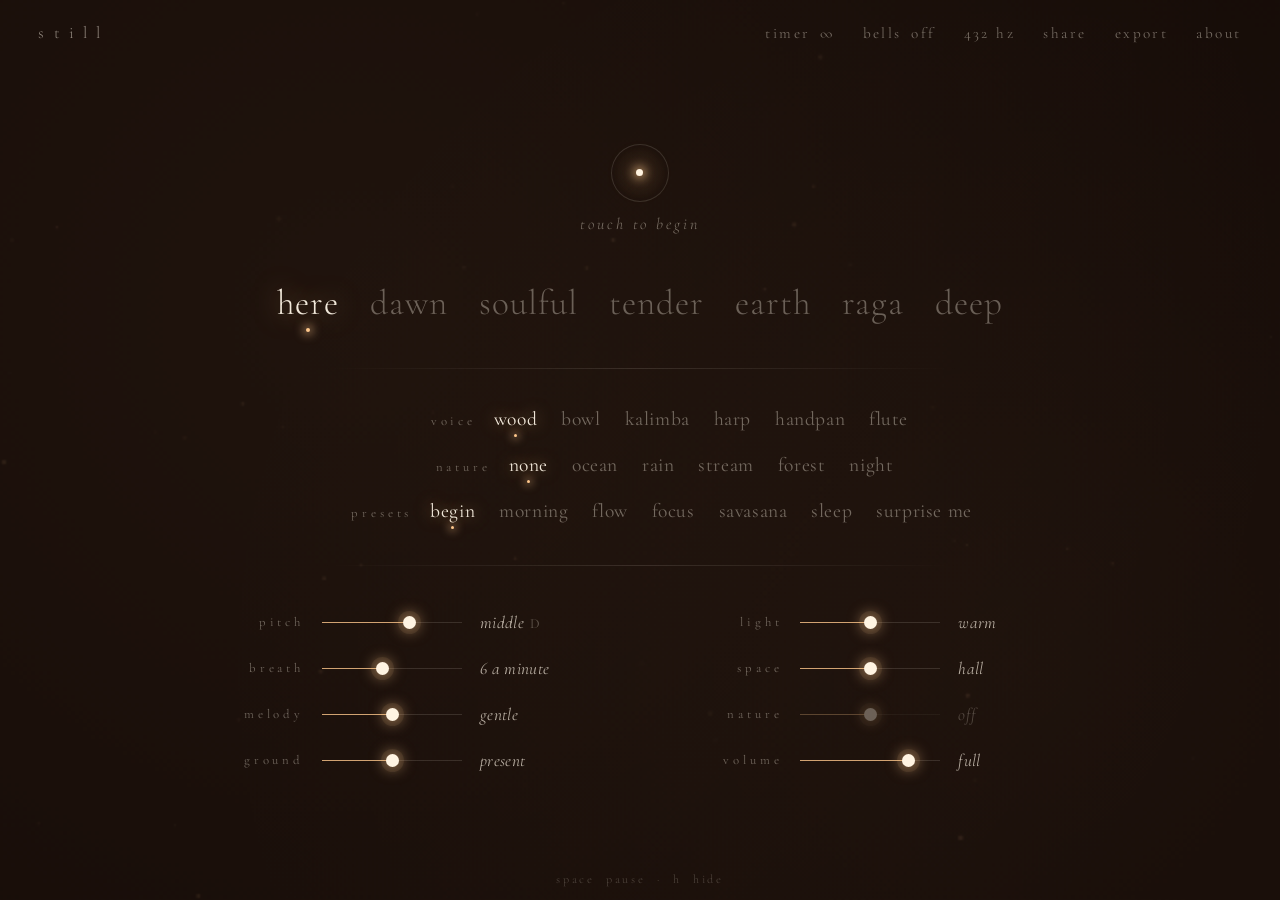
==== index.html @ e32b23ab "Watchdog: keep real rooms, step down faster (hall 4 s, then 2.5 s, then none), check every second" ====
<!doctype html>
<html lang="en">
<head>
<meta charset="utf-8">
<meta name="viewport" content="width=device-width, initial-scale=1, viewport-fit=cover">
<meta name="theme-color" content="#120b08">
<title>still</title>
<link rel="preconnect" href="https://fonts.googleapis.com">
<link rel="preconnect" href="https://fonts.gstatic.com" crossorigin>
<link href="https://fonts.googleapis.com/css2?family=Cormorant+Garamond:ital,wght@0,300;0,400;0,500;1,300;1,400&display=swap" rel="stylesheet">
<link rel="stylesheet" href="style.css?v=202611160901">
</head>
<body>
  <canvas id="sky"></canvas>

  <header id="top" class="fadeable">
    <div class="brand">still</div>
    <nav>
      <button id="timer" title="a sitting of fixed length, closed by three bowls">timer <span>∞</span></button>
      <button id="bells" title="a soft bowl every few minutes, to come back to the breath">bells <span>off</span></button>
      <button id="a432" title="tune to A = 432 Hz instead of 440 Hz">432 hz</button>
      <button id="share" title="copy a link to this music">share</button>
      <button id="export" title="save this music as an mp3">export</button>
      <button id="about-btn" title="about this app">about</button>
    </nav>
  </header>

  <main id="stage" class="fadeable">
    <div id="transport">
      <button id="play" aria-label="begin"><span class="dot"></span></button>
      <p id="status">touch to begin</p>
    </div>

    <section id="moods" aria-label="mood"></section>

    <div class="rule"></div>
    <section id="choices"></section>
    <div class="rule"></div>
    <section id="sliders"></section>
  </main>

  <footer id="keys" class="fadeable">space &nbsp;pause &nbsp;·&nbsp; h &nbsp;hide</footer>

  <div id="about" aria-hidden="true">
    <div class="card">
      <p class="title">about still</p>
      <p class="sub">made to bring joy into your relaxing moments — good for yoga, meditation, focus time, and wherever you sit quietly.</p>
      <p class="sub">feel free to share it with friends and export the songs.</p>
      <div class="actions"><button id="about-close">close</button></div>
    </div>
  </div>

  <div id="tip" role="tooltip"></div>
  <div id="feedback"></div>
  <div id="exportchip" aria-hidden="true"><span></span><button aria-label="cancel export">×</button></div>

  <div id="sheet" aria-hidden="true">
    <div class="card">
      <p class="title">take this music with you</p>
      <div class="opts" id="lengths"></div>
      <div id="progress"><div class="bar"><i></i></div><p></p></div>
      <div class="actions">
        <button id="sheet-go">download</button>
        <button id="sheet-cancel">cancel</button>
        <button id="sheet-close">close</button>
      </div>
    </div>
  </div>

  <script src="audio.js?v=202611160901"></script>
  <script src="export.js?v=202611160901"></script>
  <script src="main.js?v=202611160901"></script>
</body>
</html>
---- style.css ----
:root {
  --ink: #f1e8da;
  --glow: 255, 200, 140;
  --serif: "Cormorant Garamond", "EB Garamond", Garamond, "Iowan Old Style", "Palatino Linotype", Palatino, Georgia, serif;
  --ease: cubic-bezier(.25, .1, .25, 1);
}

* { box-sizing: border-box; }
html, body { margin: 0; min-height: 100%; background: #120b08; color: var(--ink); }
body { font-family: var(--serif); -webkit-font-smoothing: antialiased; overflow-x: hidden; }
button { font: inherit; color: inherit; background: none; border: 0; padding: 0; cursor: pointer; -webkit-tap-highlight-color: transparent; }
button:focus-visible { outline: 1px solid rgba(var(--glow), .5); outline-offset: 4px; border-radius: 4px; }

#sky { position: fixed; inset: 0; width: 100vw; height: 100vh; display: block; z-index: 0; }

.fadeable { transition: opacity 1.6s var(--ease); }
body.hidden .fadeable { opacity: 0; pointer-events: none; }
body.hidden, body.hidden * { cursor: none; }

/* ---------------------------------------------------------------- top bar */
#top {
  position: fixed; top: 0; left: 0; right: 0; z-index: 3;
  display: flex; justify-content: space-between; align-items: center;
  padding: max(22px, env(safe-area-inset-top)) clamp(18px, 3vw, 40px) 0;
}
#top .brand { font-weight: 300; letter-spacing: .55em; font-size: 1.05rem; color: rgba(241, 232, 218, .55); }
#top nav { display: flex; gap: clamp(.9rem, 2.2vw, 2rem); align-items: center; }
#top button {
  font-size: .95rem; letter-spacing: .16em; color: rgba(241, 232, 218, .42);
  transition: color .6s ease, text-shadow .6s ease;
}
#top button:hover, #top button.on { color: var(--ink); text-shadow: 0 0 14px rgba(var(--glow), .5); }
#timer span, #bells span { font-variant-numeric: tabular-nums; margin-left: .2em; }

/* ---------------------------------------------------------------- the stage */
#stage {
  position: relative; z-index: 2;
  min-height: 100vh; width: min(980px, calc(100vw - 40px)); margin: 0 auto;
  display: flex; flex-direction: column; align-items: center; justify-content: center;
  padding: 96px 0 72px;
}

#transport { display: flex; flex-direction: column; align-items: center; gap: 12px; margin-bottom: clamp(26px, 5vh, 52px); }
#play {
  position: relative; width: 58px; height: 58px; border-radius: 50%;
  border: 1px solid rgba(241, 232, 218, .14);
  background: radial-gradient(circle, rgba(var(--glow), .07), transparent 70%);
  transition: border-color .8s ease, background .8s ease;
}
#play:hover { border-color: rgba(var(--glow), .45); }
#play .dot {
  position: absolute; left: 50%; top: 50%; width: 7px; height: 7px; margin: -3.5px 0 0 -3.5px; border-radius: 50%;
  background: #fff3e0;
  box-shadow: 0 0 10px 3px rgba(var(--glow), .55), 0 0 26px 8px rgba(var(--glow), .14);
  transform: scale(var(--b, 1)); opacity: var(--o, 1);
}
body:not(.started) #play .dot { animation: wait 10s ease-in-out infinite; }
@keyframes wait { 0%, 100% { transform: scale(.75); opacity: .55; } 50% { transform: scale(1.35); opacity: 1; } }
#status {
  margin: 0; font-style: italic; font-weight: 300; font-size: 1rem; letter-spacing: .18em;
  color: rgba(241, 232, 218, .45); min-height: 1.3em; transition: opacity 1.2s ease;
}

/* moods: the heart of it */
#moods { display: flex; flex-wrap: wrap; justify-content: center; gap: 4px clamp(16px, 2.4vw, 34px); }
#moods button {
  position: relative; font-weight: 300; font-size: clamp(1.6rem, 2.75vw, 2.45rem); letter-spacing: .03em;
  color: rgba(241, 232, 218, .36); padding: 2px 0 8px;
  transition: color .9s var(--ease), text-shadow .9s var(--ease);
}
#moods button:hover { color: rgba(241, 232, 218, .78); }
#moods button.on { color: var(--ink); text-shadow: 0 0 26px rgba(var(--glow), .55); }
#moods button::after {
  content: ""; position: absolute; left: 50%; bottom: 0; width: 4px; height: 4px; margin-left: -2px; border-radius: 50%;
  background: rgb(var(--glow)); box-shadow: 0 0 10px 3px rgba(var(--glow), .55);
  opacity: 0; transform: scale(.3); transition: opacity .9s ease, transform .9s ease;
}
#moods button.on::after { opacity: 1; transform: none; }

.rule {
  width: min(640px, 80%); height: 1px; margin: clamp(22px, 4vh, 40px) 0;
  background: linear-gradient(90deg, transparent, rgba(241, 232, 218, .13), transparent);
}

/* word choices */
#choices { display: flex; flex-direction: column; gap: 14px; align-items: center; }
.row { display: grid; grid-template-columns: 6.5em auto; align-items: baseline; column-gap: 18px; }
.row > label, .slider > label {
  font-size: .8rem; letter-spacing: .3em; color: rgba(241, 232, 218, .4); text-align: right; white-space: nowrap;
}
.opts { display: flex; flex-wrap: wrap; gap: 2px clamp(14px, 2vw, 24px); }
.opts button {
  position: relative; font-size: 1.22rem; letter-spacing: .03em; color: rgba(241, 232, 218, .4); padding: 2px 0 6px;
  transition: color .7s var(--ease), text-shadow .7s var(--ease);
}
.opts button:hover { color: rgba(241, 232, 218, .8); }
.opts button.on { color: var(--ink); text-shadow: 0 0 16px rgba(var(--glow), .6); }
.opts button::after {
  content: ""; position: absolute; left: 50%; bottom: 0; width: 3px; height: 3px; margin-left: -1.5px; border-radius: 50%;
  background: rgb(var(--glow)); box-shadow: 0 0 8px 2px rgba(var(--glow), .55); opacity: 0; transition: opacity .7s ease;
}
.opts button.on::after { opacity: 1; }
.opts button.loading { animation: loading 1.4s ease-in-out infinite; }
@keyframes loading { 50% { opacity: .45; } }

/* sliders */
#sliders {
  display: grid; grid-template-columns: 1fr 1fr; grid-template-rows: repeat(4, auto); grid-auto-flow: column;
  column-gap: clamp(32px, 6vw, 80px); row-gap: 6px;
  width: min(880px, 100%);
}
.slider { display: grid; grid-template-columns: 6.5em 1fr 7.6em; align-items: center; column-gap: 18px; min-height: 40px; }
.slider output { font-style: italic; font-size: 1.08rem; color: rgba(241, 232, 218, .72); letter-spacing: .02em; white-space: nowrap; }
.slider output small { font-size: .8em; color: rgba(241, 232, 218, .32); margin-left: .45em; font-style: normal; letter-spacing: .06em; }
.slider.idle output, .slider.idle input { opacity: .35; }
.slider:hover > label { color: rgba(241, 232, 218, .7); }

input[type=range] {
  -webkit-appearance: none; appearance: none; width: 100%; height: 36px; background: transparent; margin: 0; cursor: pointer;
  --fill: 50%; touch-action: pan-y;
}
input[type=range]::-webkit-slider-runnable-track {
  height: 1px;
  background: linear-gradient(90deg, rgba(var(--glow), .8) 0, rgba(var(--glow), .8) var(--fill), rgba(241, 232, 218, .14) var(--fill));
}
input[type=range]::-moz-range-track { height: 1px; background: rgba(241, 232, 218, .14); }
input[type=range]::-moz-range-progress { height: 1px; background: rgba(var(--glow), .8); }
input[type=range]::-webkit-slider-thumb {
  -webkit-appearance: none; width: 13px; height: 13px; border-radius: 50%; margin-top: -6px;
  background: #fff4e2; box-shadow: 0 0 0 5px rgba(var(--glow), .08), 0 0 14px 3px rgba(var(--glow), .5);
  transition: transform .35s ease, box-shadow .35s ease;
}
input[type=range]::-moz-range-thumb {
  width: 13px; height: 13px; border: 0; border-radius: 50%; background: #fff4e2;
  box-shadow: 0 0 0 5px rgba(var(--glow), .08), 0 0 14px 3px rgba(var(--glow), .5);
}
input[type=range]:hover::-webkit-slider-thumb, input[type=range]:active::-webkit-slider-thumb {
  transform: scale(1.3); box-shadow: 0 0 0 7px rgba(var(--glow), .1), 0 0 22px 5px rgba(var(--glow), .65);
}
input[type=range]:focus { outline: none; }
input[type=range]:focus-visible::-webkit-slider-thumb { box-shadow: 0 0 0 2px rgba(241, 232, 218, .6), 0 0 14px 3px rgba(var(--glow), .5); }

#keys {
  position: fixed; bottom: max(14px, env(safe-area-inset-bottom)); left: 0; right: 0; text-align: center; z-index: 3;
  font-size: .76rem; letter-spacing: .22em; color: rgba(241, 232, 218, .22); pointer-events: none;
}
/* export */
#sheet {
  position: fixed; inset: 0; z-index: 6; display: flex; align-items: center; justify-content: center;
  background: rgba(8, 5, 4, .55); backdrop-filter: blur(10px); -webkit-backdrop-filter: blur(10px);
  opacity: 0; pointer-events: none; transition: opacity .8s ease;
}
#sheet.open { opacity: 1; pointer-events: auto; }
#sheet .card {
  width: min(520px, calc(100vw - 32px)); padding: 34px 36px 28px; border-radius: 26px; text-align: center;
  background: linear-gradient(180deg, rgba(255, 245, 230, .06), rgba(255, 245, 230, .025));
  border: 1px solid rgba(255, 240, 220, .08); box-shadow: 0 30px 90px -30px rgba(0, 0, 0, .7);
}
#sheet .title { margin: 0; font-weight: 300; font-size: 1.7rem; letter-spacing: .03em; }
#sheet .sub { margin: 10px 0 22px; font-style: italic; font-size: 1.02rem; line-height: 1.45; color: rgba(241, 232, 218, .55); }
#sheet .opts { justify-content: center; }
#lengths button { font-size: 1.3rem; }
#progress { height: 0; overflow: hidden; opacity: 0; transition: opacity .6s ease; }
#sheet.busy #progress, #sheet.done #progress { height: auto; opacity: 1; margin-top: 18px; }
#progress .bar { height: 1px; background: rgba(241, 232, 218, .12); }
#progress .bar i { display: block; height: 100%; width: 0; background: rgb(var(--glow)); box-shadow: 0 0 10px rgba(var(--glow), .7); transition: width .4s linear; }
#progress p { margin: 10px 0 0; font-style: italic; color: rgba(241, 232, 218, .6); letter-spacing: .06em; }
#sheet .actions { display: flex; justify-content: center; gap: 30px; margin-top: 24px; }
#sheet .actions button { font-size: 1rem; letter-spacing: .22em; color: rgba(241, 232, 218, .5); transition: color .5s ease, text-shadow .5s ease; }
#sheet .actions button:hover { color: var(--ink); text-shadow: 0 0 14px rgba(var(--glow), .5); }
#sheet-go { color: var(--ink) !important; text-shadow: 0 0 14px rgba(var(--glow), .45); }
#sheet.busy #sheet-go, #sheet.busy #lengths { opacity: .3; pointer-events: none; }

#tip, #feedback {
  position: fixed; left: 0; top: 0; z-index: 7;
  max-width: min(340px, calc(100vw - 32px));
  padding: 8px 14px; border-radius: 12px;
  background: rgba(18, 11, 8, .94);
  border: 1px solid rgba(var(--glow), .18);
  box-shadow: 0 12px 40px -12px rgba(0, 0, 0, .8), 0 0 24px rgba(var(--glow), .06);
  font-size: .95rem; letter-spacing: .04em; line-height: 1.4; color: var(--ink);
  text-align: center; opacity: 0; pointer-events: none; transition: opacity .16s ease;
  overflow-wrap: anywhere;
}
#tip { font-style: italic; }
#tip.on, #feedback.on { opacity: 1; }
#feedback a, #progress a { color: inherit; text-decoration: underline; text-underline-offset: 2px; }

#exportchip {
  position: fixed; left: 0; top: 0; z-index: 5;
  display: flex; align-items: center; gap: 10px;
  padding: 7px 13px; border-radius: 999px;
  background: rgba(18, 11, 8, .94); border: 1px solid rgba(var(--glow), .18);
  box-shadow: 0 12px 40px -12px rgba(0, 0, 0, .8);
  font-size: .9rem; letter-spacing: .04em; color: var(--ink);
  opacity: 0; pointer-events: none; transition: opacity .25s ease;
}
#exportchip.on { opacity: 1; pointer-events: auto; }
#exportchip button { font-size: 1.05rem; line-height: 1; color: rgba(241, 232, 218, .6); padding: 0 2px; }
#exportchip button:hover { color: var(--ink); }

#sheet-cancel { display: none; }
#sheet.busy #sheet-cancel { display: inline; }

#about {
  position: fixed; inset: 0; z-index: 6; display: flex; align-items: center; justify-content: center;
  background: rgba(8, 5, 4, .55); backdrop-filter: blur(10px); -webkit-backdrop-filter: blur(10px);
  opacity: 0; pointer-events: none; transition: opacity .8s ease;
}
#about.open { opacity: 1; pointer-events: auto; }
#about .card {
  width: min(520px, calc(100vw - 32px)); padding: 34px 36px 28px; border-radius: 26px; text-align: center;
  background: linear-gradient(180deg, rgba(255, 245, 230, .06), rgba(255, 245, 230, .025));
  border: 1px solid rgba(255, 240, 220, .08); box-shadow: 0 30px 90px -30px rgba(0, 0, 0, .7);
}
#about .title { margin: 0; font-weight: 300; font-size: 1.7rem; letter-spacing: .03em; }
#about .sub { margin: 12px 0 0; font-style: italic; font-size: 1.05rem; line-height: 1.5; color: rgba(241, 232, 218, .6); }
#about .actions { display: flex; justify-content: center; gap: 30px; margin-top: 24px; }
#about .actions button { font-size: 1rem; letter-spacing: .22em; color: rgba(241, 232, 218, .5); transition: color .5s ease, text-shadow .5s ease; }
#about .actions button:hover { color: var(--ink); text-shadow: 0 0 14px rgba(var(--glow), .5); }

/* ---------------------------------------------------------------- smaller screens */
@media (max-height: 780px) { #keys { display: none; } }
@media (max-height: 820px) and (min-width: 821px) {
  #stage { padding: 76px 0 52px; }
  #transport { margin-bottom: 22px; }
  .rule { margin: 20px 0; }
  #choices { gap: 8px; }
  .slider { min-height: 36px; }
}
@media (max-width: 820px) {
  #top { position: absolute; justify-content: center; }
  #top .brand { display: none; }
  #top nav { gap: .85rem; flex-wrap: wrap; justify-content: center; }
  #top button { font-size: .85rem; letter-spacing: .08em; }
  #stage { justify-content: flex-start; padding-top: 92px; width: calc(100vw - 32px); }
  #moods { gap: 2px 18px; }
  #sliders { grid-template-columns: 1fr; grid-template-rows: none; grid-auto-flow: row; }
  .row { grid-template-columns: 1fr; row-gap: 4px; justify-items: center; }
  .row > label { text-align: center; }
  .opts { justify-content: center; }
  .slider { grid-template-columns: 5em 1fr 6.4em; column-gap: 12px; }
  .slider > label { text-align: left; font-size: .74rem; letter-spacing: .2em; }
  #keys { display: none; }
}
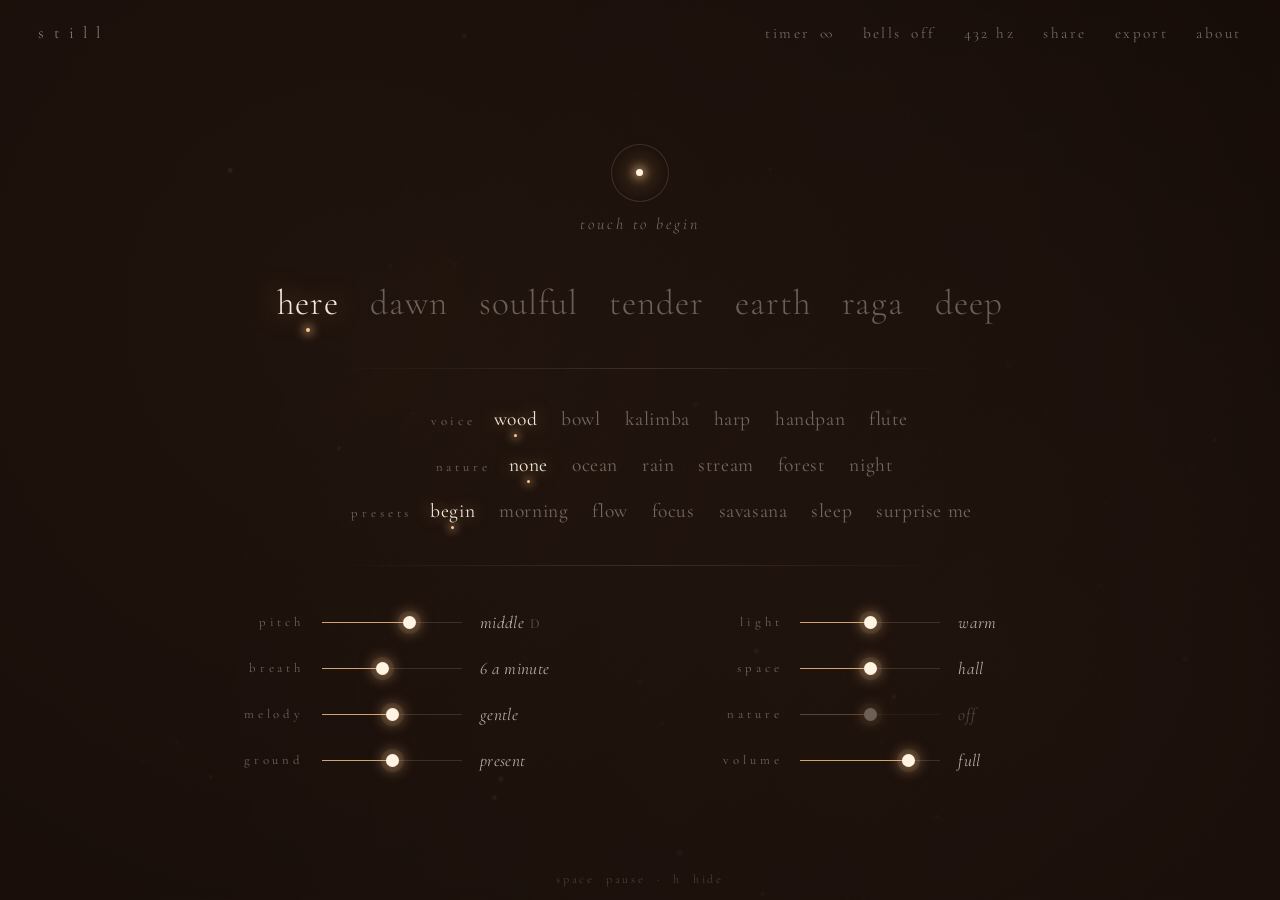
==== commit b21e1eb7: "Android: no rooms; phones: nature quieter (-9 dB) with a 20 s fade-in" ====
--- a/index.html
+++ b/index.html
@@ -8,7 +8,7 @@
 <link rel="preconnect" href="https://fonts.googleapis.com">
 <link rel="preconnect" href="https://fonts.gstatic.com" crossorigin>
 <link href="https://fonts.googleapis.com/css2?family=Cormorant+Garamond:ital,wght@0,300;0,400;0,500;1,300;1,400&display=swap" rel="stylesheet">
-<link rel="stylesheet" href="style.css?v=202611160901">
+<link rel="stylesheet" href="style.css?v=202611160904">
 </head>
 <body>
   <canvas id="sky"></canvas>
@@ -67,8 +67,8 @@
     </div>
   </div>
 
-  <script src="audio.js?v=202611160901"></script>
-  <script src="export.js?v=202611160901"></script>
-  <script src="main.js?v=202611160901"></script>
+  <script src="audio.js?v=202611160904"></script>
+  <script src="export.js?v=202611160904"></script>
+  <script src="main.js?v=202611160904"></script>
 </body>
 </html>
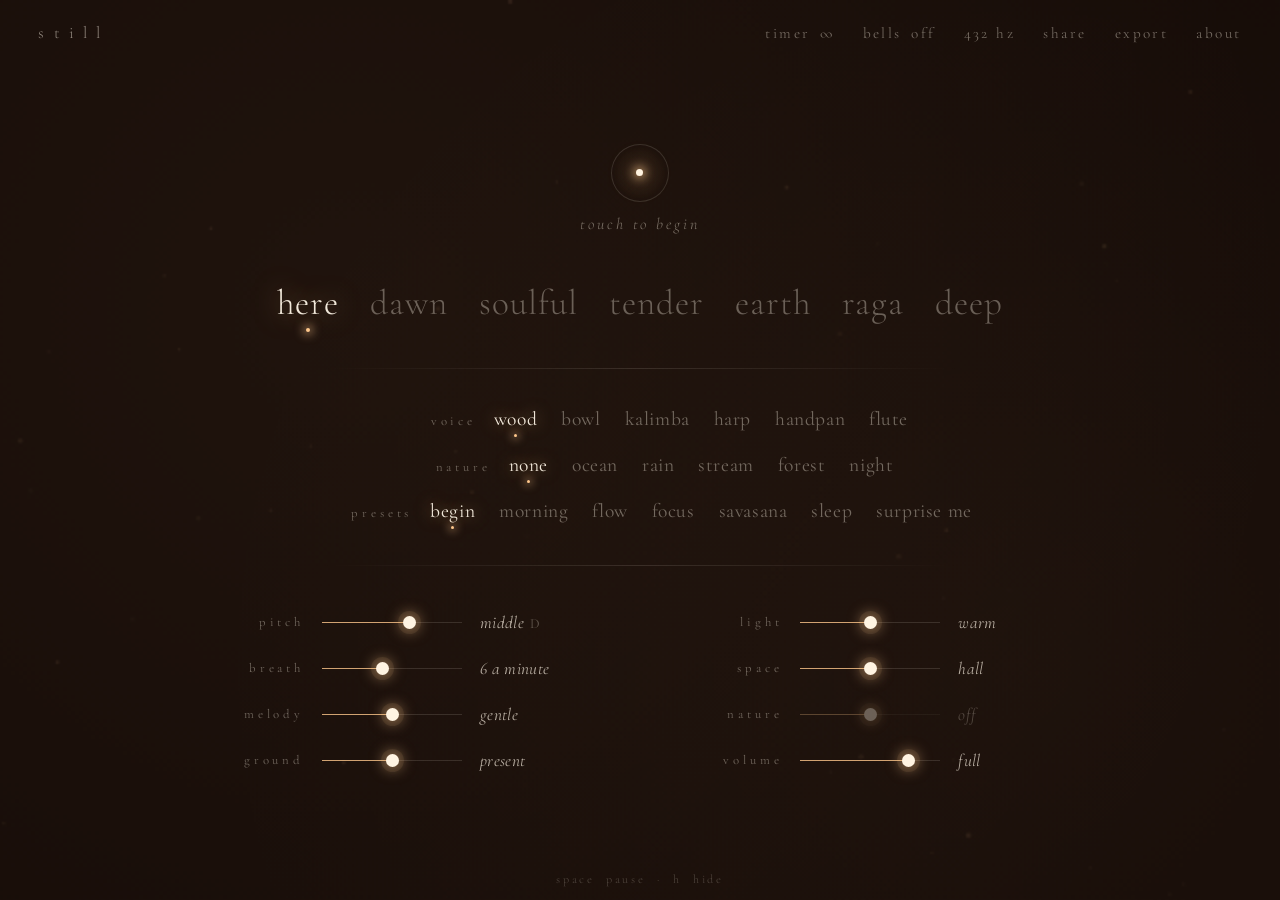
==== commit 3383daa1: "Live playback through the new engine: synth in a Worker, streamed into an AudioWorklet player (?lega" ====
--- a/index.html
+++ b/index.html
@@ -8,7 +8,7 @@
 <link rel="preconnect" href="https://fonts.googleapis.com">
 <link rel="preconnect" href="https://fonts.gstatic.com" crossorigin>
 <link href="https://fonts.googleapis.com/css2?family=Cormorant+Garamond:ital,wght@0,300;0,400;0,500;1,300;1,400&display=swap" rel="stylesheet">
-<link rel="stylesheet" href="style.css?v=202611160904">
+<link rel="stylesheet" href="style.css?v=202611162300">
 </head>
 <body>
   <canvas id="sky"></canvas>
@@ -67,8 +67,10 @@
     </div>
   </div>
 
-  <script src="audio.js?v=202611160904"></script>
-  <script src="export.js?v=202611160904"></script>
-  <script src="main.js?v=202611160904"></script>
+  <script src="audio.js?v=202611162300"></script>
+  <script src="synth.js?v=202611162300"></script>
+  <script src="live.js?v=202611162300"></script>
+  <script src="export.js?v=202611162300"></script>
+  <script src="main.js?v=202611162300"></script>
 </body>
 </html>
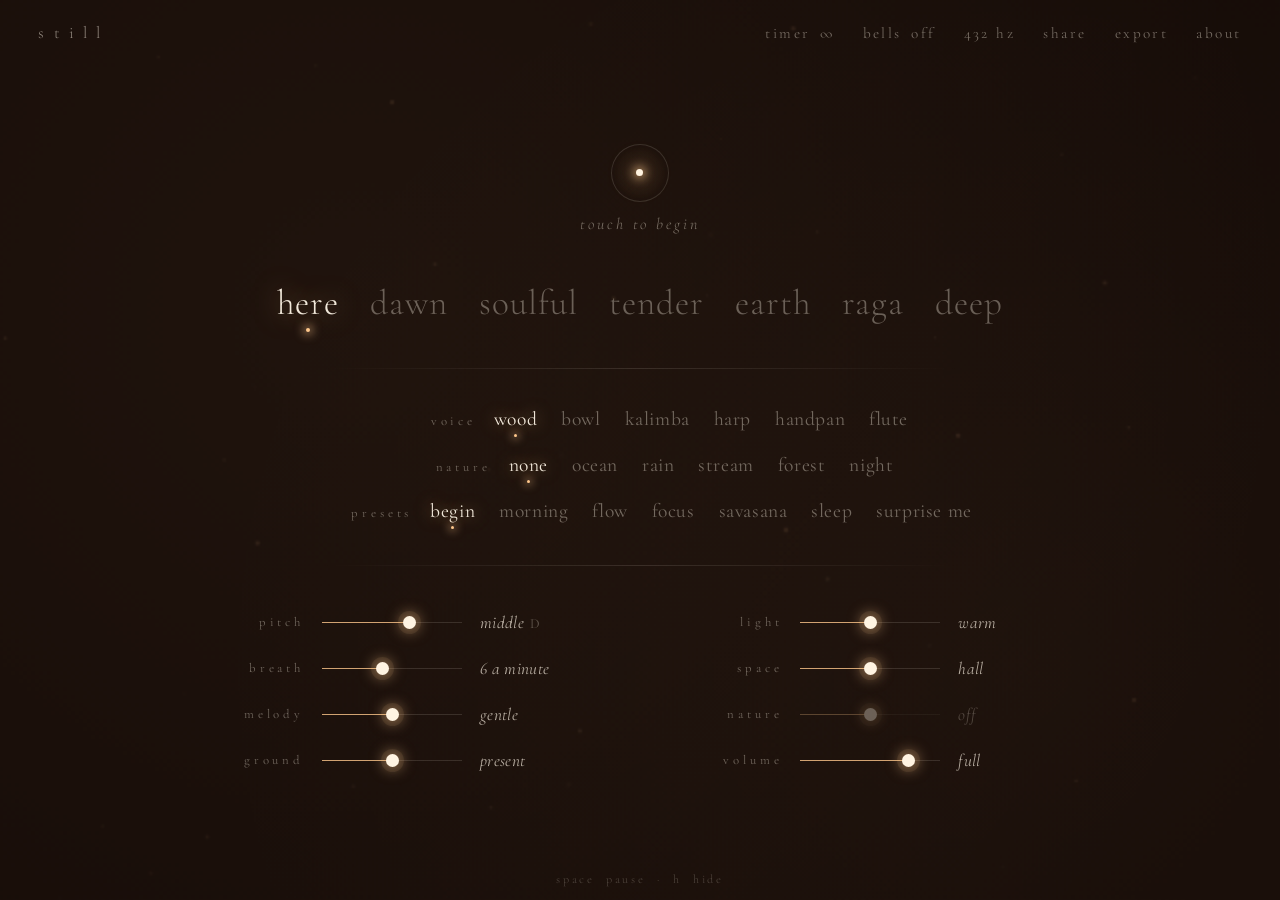
==== commit 4548d1c0: "The new engine: synth in a Worker, streamed to an AudioWorklet, so slower phones play without glitch" ====
--- a/index.html
+++ b/index.html
@@ -8,7 +8,7 @@
 <link rel="preconnect" href="https://fonts.googleapis.com">
 <link rel="preconnect" href="https://fonts.gstatic.com" crossorigin>
 <link href="https://fonts.googleapis.com/css2?family=Cormorant+Garamond:ital,wght@0,300;0,400;0,500;1,300;1,400&display=swap" rel="stylesheet">
-<link rel="stylesheet" href="style.css?v=202611162300">
+<link rel="stylesheet" href="style.css?v=202611162330">
 </head>
 <body>
   <canvas id="sky"></canvas>
@@ -67,10 +67,10 @@
     </div>
   </div>
 
-  <script src="audio.js?v=202611162300"></script>
-  <script src="synth.js?v=202611162300"></script>
-  <script src="live.js?v=202611162300"></script>
-  <script src="export.js?v=202611162300"></script>
-  <script src="main.js?v=202611162300"></script>
+  <script src="audio.js?v=202611162330"></script>
+  <script src="synth.js?v=202611162330"></script>
+  <script src="live.js?v=202611162330"></script>
+  <script src="export.js?v=202611162330"></script>
+  <script src="main.js?v=202611162330"></script>
 </body>
 </html>
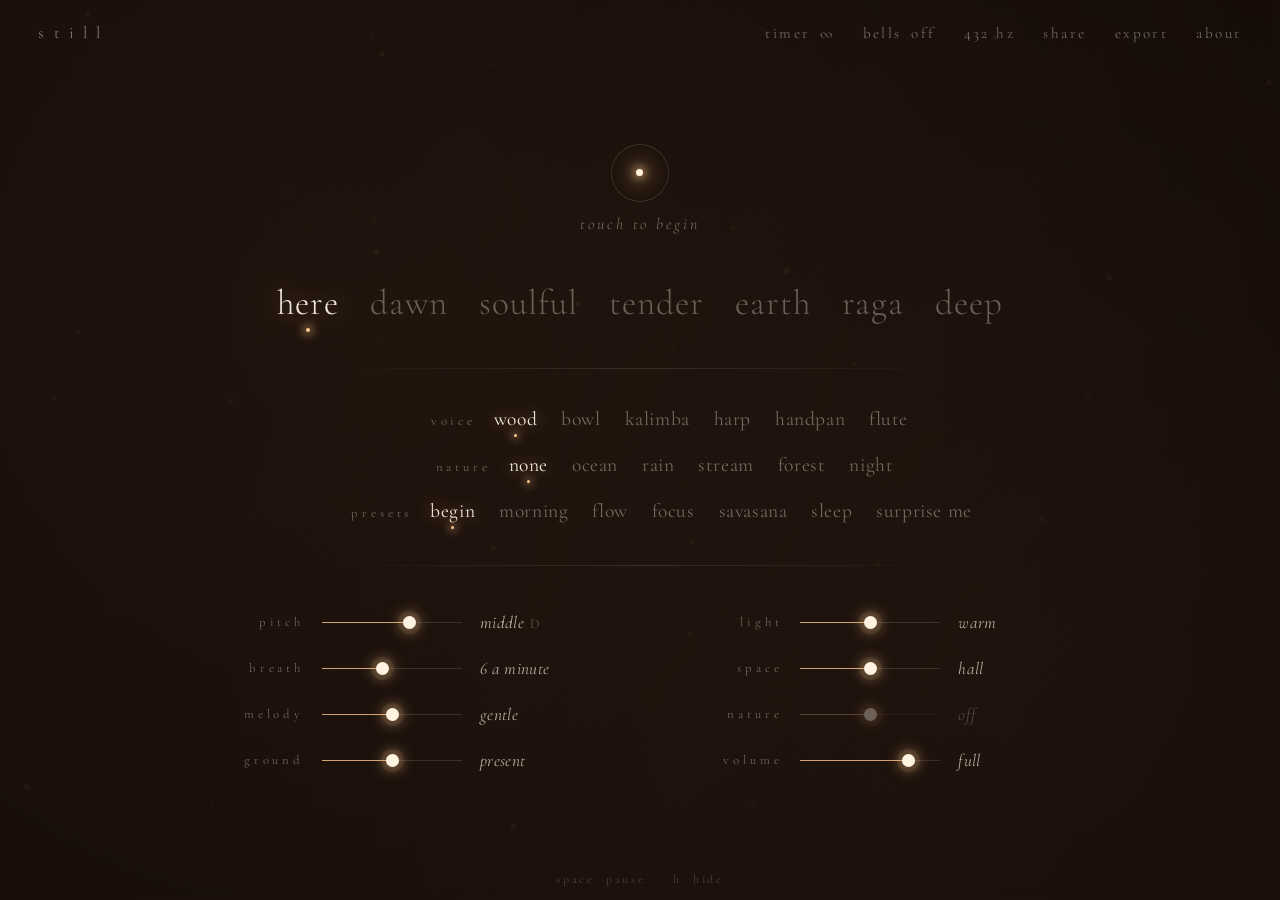
==== commit 4745788a: "Harp: softer and smoother (a softer finger, no click at the pluck, a warmer filter), at the same lev" ====
--- a/index.html
+++ b/index.html
@@ -8,7 +8,7 @@
 <link rel="preconnect" href="https://fonts.googleapis.com">
 <link rel="preconnect" href="https://fonts.gstatic.com" crossorigin>
 <link href="https://fonts.googleapis.com/css2?family=Cormorant+Garamond:ital,wght@0,300;0,400;0,500;1,300;1,400&display=swap" rel="stylesheet">
-<link rel="stylesheet" href="style.css?v=202611162330">
+<link rel="stylesheet" href="style.css?v=202611170010">
 </head>
 <body>
   <canvas id="sky"></canvas>
@@ -67,10 +67,10 @@
     </div>
   </div>
 
-  <script src="audio.js?v=202611162330"></script>
-  <script src="synth.js?v=202611162330"></script>
-  <script src="live.js?v=202611162330"></script>
-  <script src="export.js?v=202611162330"></script>
-  <script src="main.js?v=202611162330"></script>
+  <script src="audio.js?v=202611170010"></script>
+  <script src="synth.js?v=202611170010"></script>
+  <script src="live.js?v=202611170010"></script>
+  <script src="export.js?v=202611170010"></script>
+  <script src="main.js?v=202611170010"></script>
 </body>
 </html>
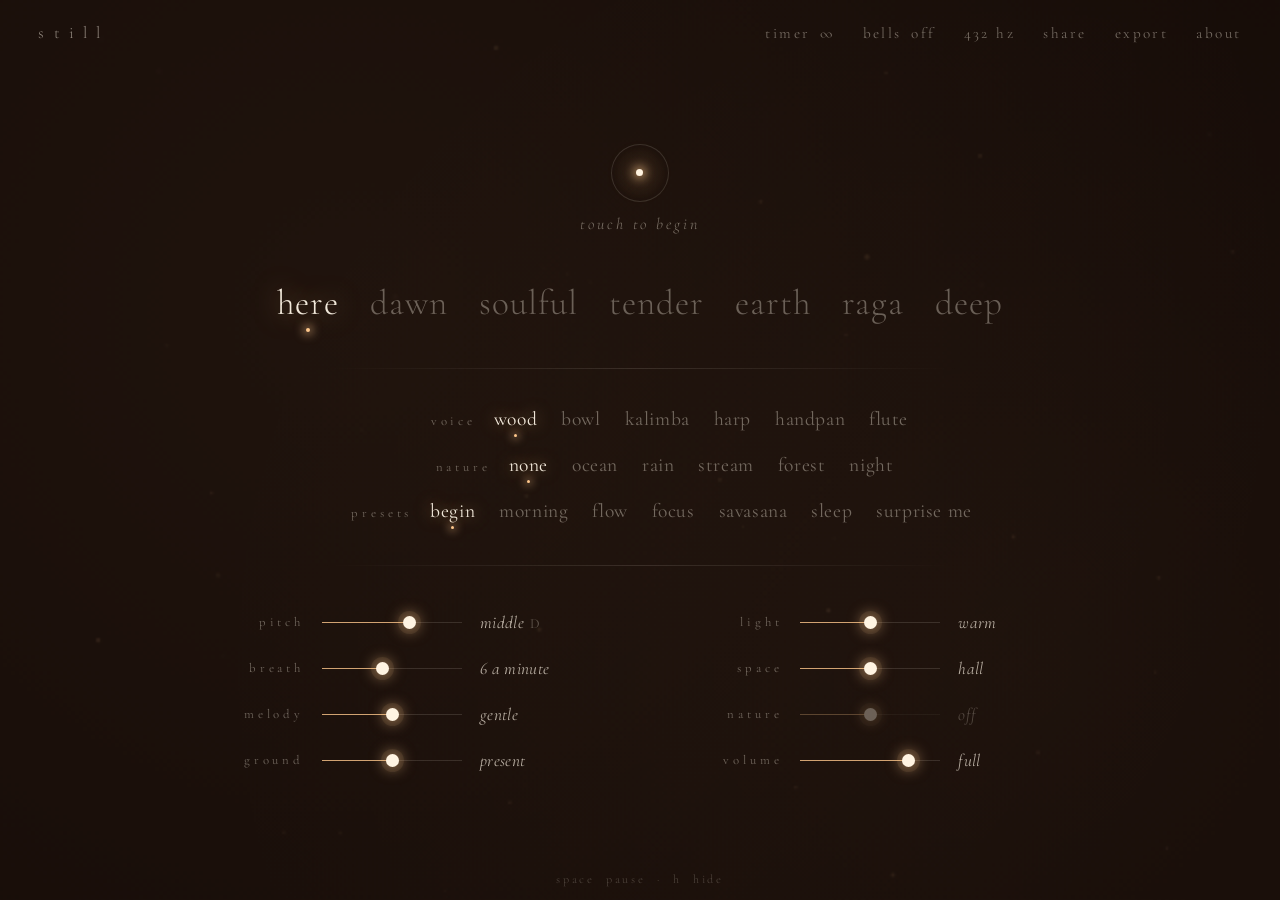
==== commit 2ffed0b4: "Raga: a mellower tanpura (softer pluck, the buzz mellows sooner, warmer filter), at the same level; " ====
--- a/index.html
+++ b/index.html
@@ -8,7 +8,7 @@
 <link rel="preconnect" href="https://fonts.googleapis.com">
 <link rel="preconnect" href="https://fonts.gstatic.com" crossorigin>
 <link href="https://fonts.googleapis.com/css2?family=Cormorant+Garamond:ital,wght@0,300;0,400;0,500;1,300;1,400&display=swap" rel="stylesheet">
-<link rel="stylesheet" href="style.css?v=202611170010">
+<link rel="stylesheet" href="style.css?v=202611170030">
 </head>
 <body>
   <canvas id="sky"></canvas>
@@ -67,10 +67,10 @@
     </div>
   </div>
 
-  <script src="audio.js?v=202611170010"></script>
-  <script src="synth.js?v=202611170010"></script>
-  <script src="live.js?v=202611170010"></script>
-  <script src="export.js?v=202611170010"></script>
-  <script src="main.js?v=202611170010"></script>
+  <script src="audio.js?v=202611170030"></script>
+  <script src="synth.js?v=202611170030"></script>
+  <script src="live.js?v=202611170030"></script>
+  <script src="export.js?v=202611170030"></script>
+  <script src="main.js?v=202611170030"></script>
 </body>
 </html>
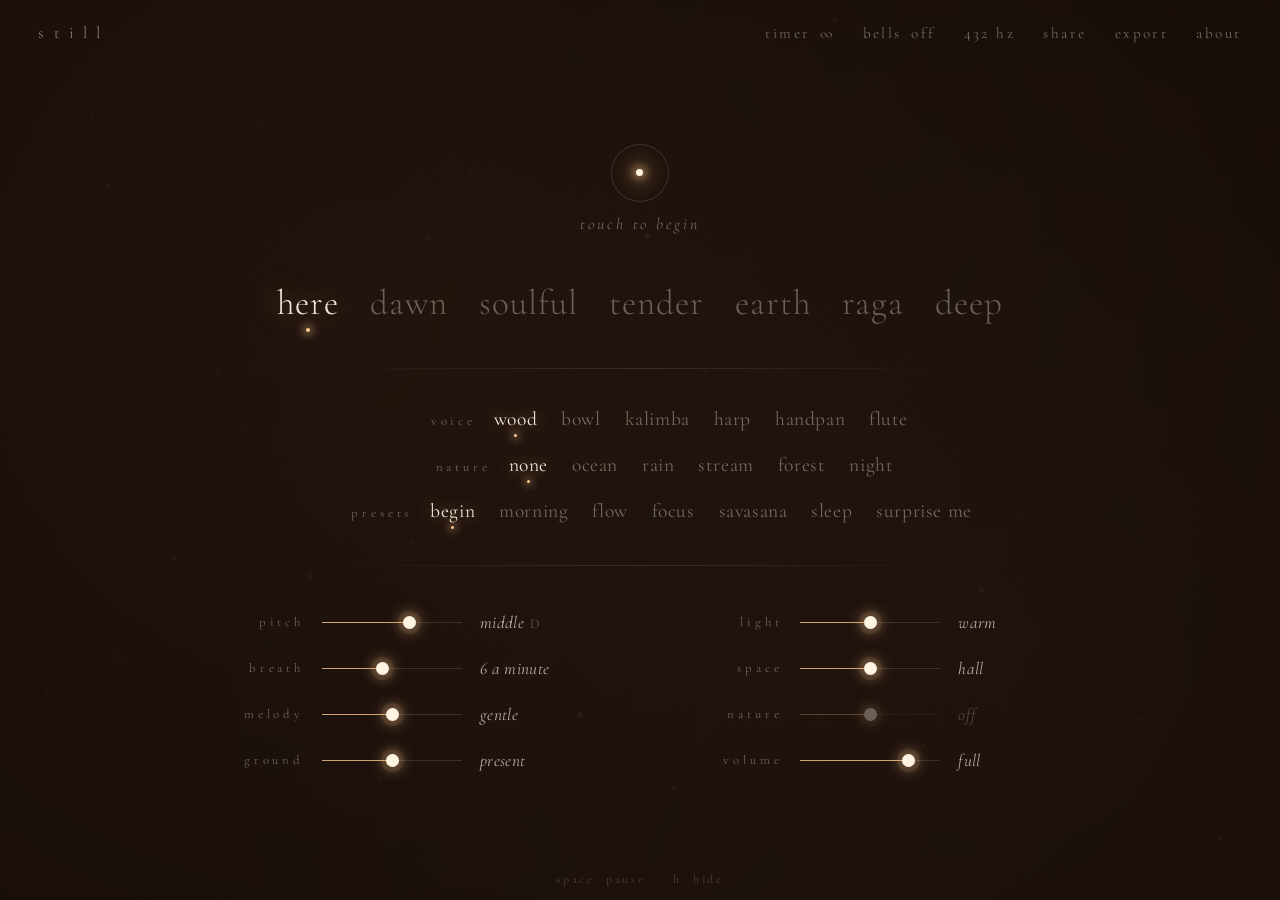
==== commit 4fcf7a1b: "Cohesion: nature warmed (highs -6 dB, following light), splashes softened, a little of it in the mus" ====
--- a/index.html
+++ b/index.html
@@ -8,7 +8,7 @@
 <link rel="preconnect" href="https://fonts.googleapis.com">
 <link rel="preconnect" href="https://fonts.gstatic.com" crossorigin>
 <link href="https://fonts.googleapis.com/css2?family=Cormorant+Garamond:ital,wght@0,300;0,400;0,500;1,300;1,400&display=swap" rel="stylesheet">
-<link rel="stylesheet" href="style.css?v=202611170030">
+<link rel="stylesheet" href="style.css?v=202611170100">
 </head>
 <body>
   <canvas id="sky"></canvas>
@@ -67,10 +67,10 @@
     </div>
   </div>
 
-  <script src="audio.js?v=202611170030"></script>
-  <script src="synth.js?v=202611170030"></script>
-  <script src="live.js?v=202611170030"></script>
-  <script src="export.js?v=202611170030"></script>
-  <script src="main.js?v=202611170030"></script>
+  <script src="audio.js?v=202611170100"></script>
+  <script src="synth.js?v=202611170100"></script>
+  <script src="live.js?v=202611170100"></script>
+  <script src="export.js?v=202611170100"></script>
+  <script src="main.js?v=202611170100"></script>
 </body>
 </html>
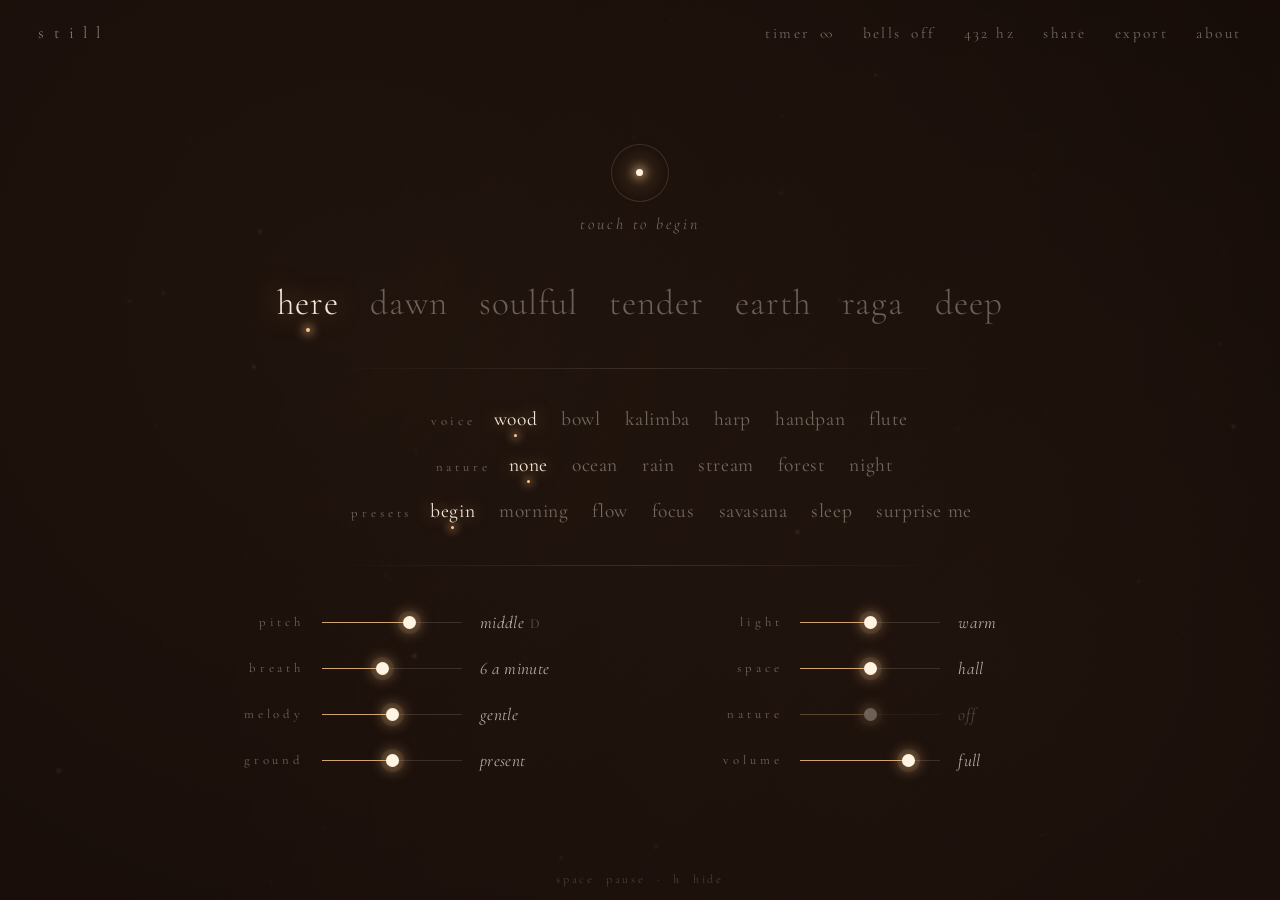
==== commit cb5a4271: "Clean up: the old engine loses its Android no-rooms mode and watchdog (the new engine made them unne" ====
--- a/index.html
+++ b/index.html
@@ -8,7 +8,7 @@
 <link rel="preconnect" href="https://fonts.googleapis.com">
 <link rel="preconnect" href="https://fonts.gstatic.com" crossorigin>
 <link href="https://fonts.googleapis.com/css2?family=Cormorant+Garamond:ital,wght@0,300;0,400;0,500;1,300;1,400&display=swap" rel="stylesheet">
-<link rel="stylesheet" href="style.css?v=202611170100">
+<link rel="stylesheet" href="style.css?v=202611170130">
 </head>
 <body>
   <canvas id="sky"></canvas>
@@ -67,10 +67,10 @@
     </div>
   </div>
 
-  <script src="audio.js?v=202611170100"></script>
-  <script src="synth.js?v=202611170100"></script>
-  <script src="live.js?v=202611170100"></script>
-  <script src="export.js?v=202611170100"></script>
-  <script src="main.js?v=202611170100"></script>
+  <script src="audio.js?v=202611170130"></script>
+  <script src="synth.js?v=202611170130"></script>
+  <script src="live.js?v=202611170130"></script>
+  <script src="export.js?v=202611170130"></script>
+  <script src="main.js?v=202611170130"></script>
 </body>
 </html>
